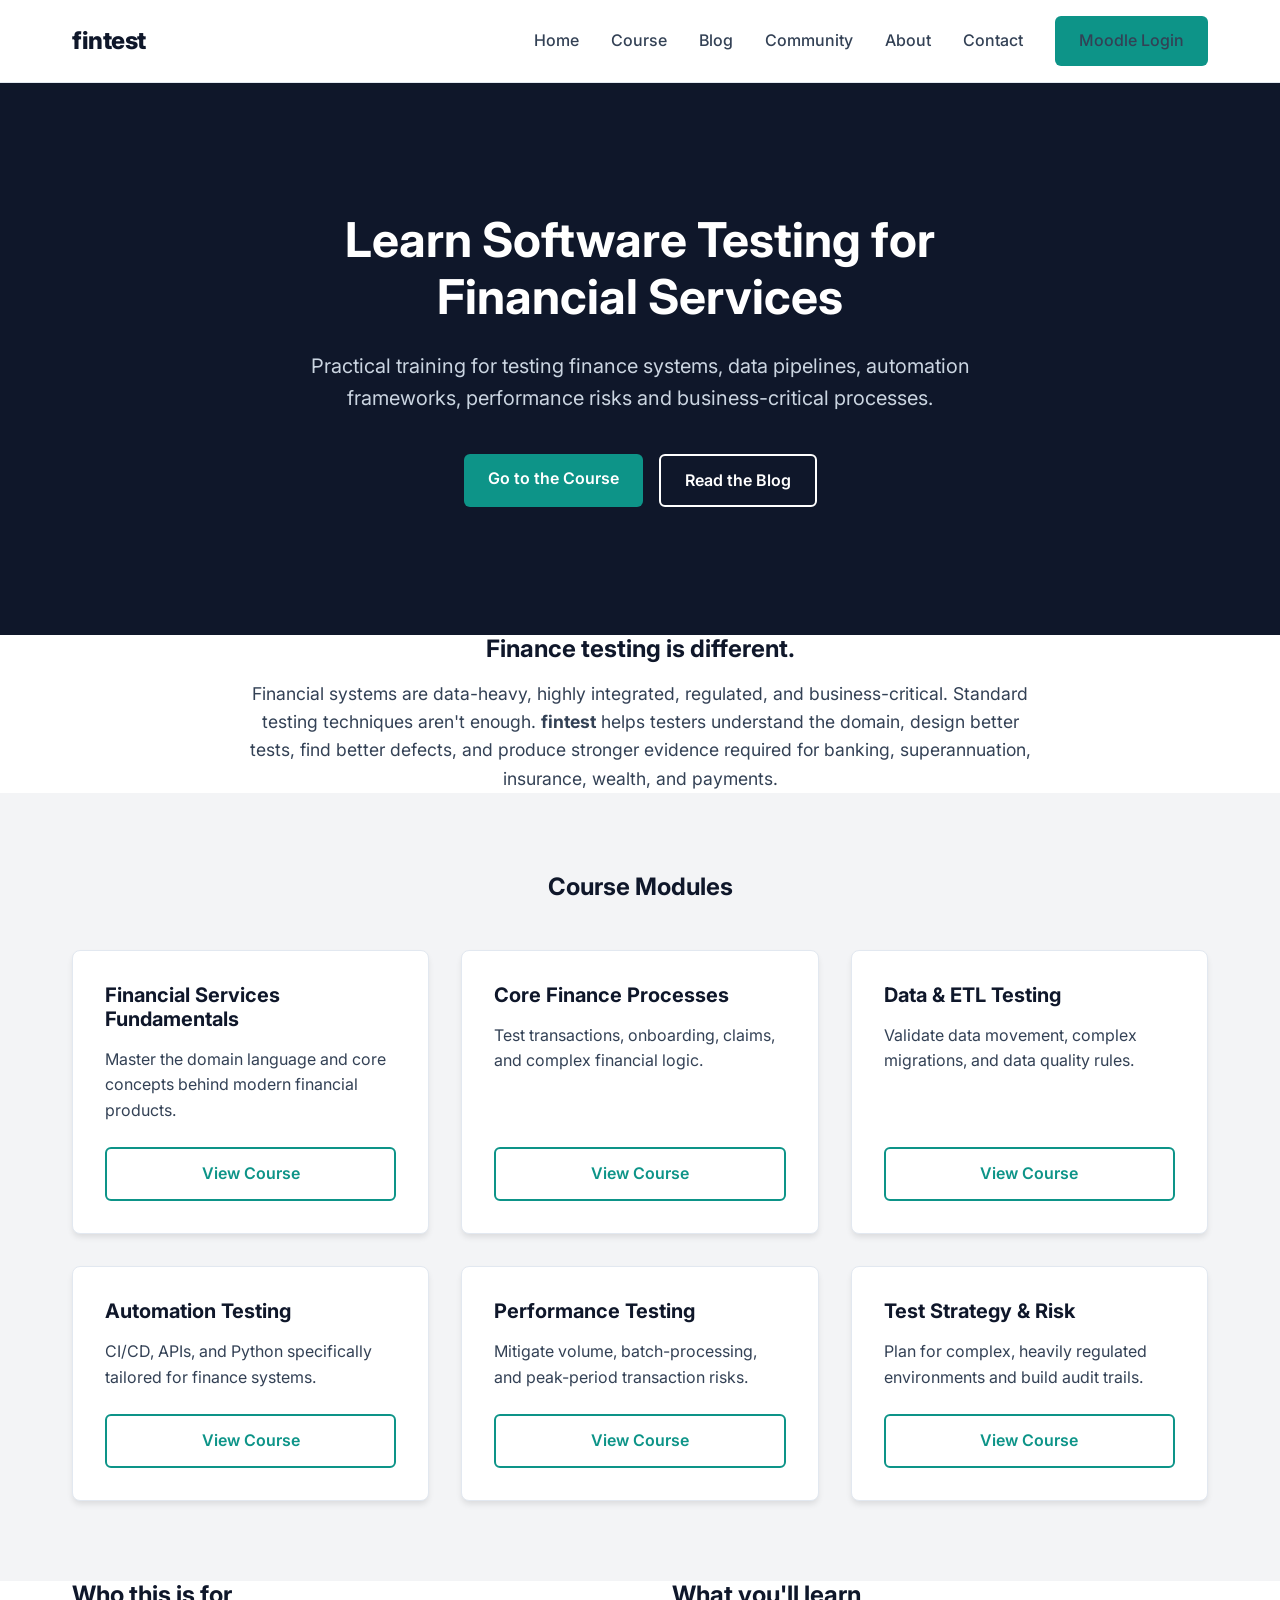
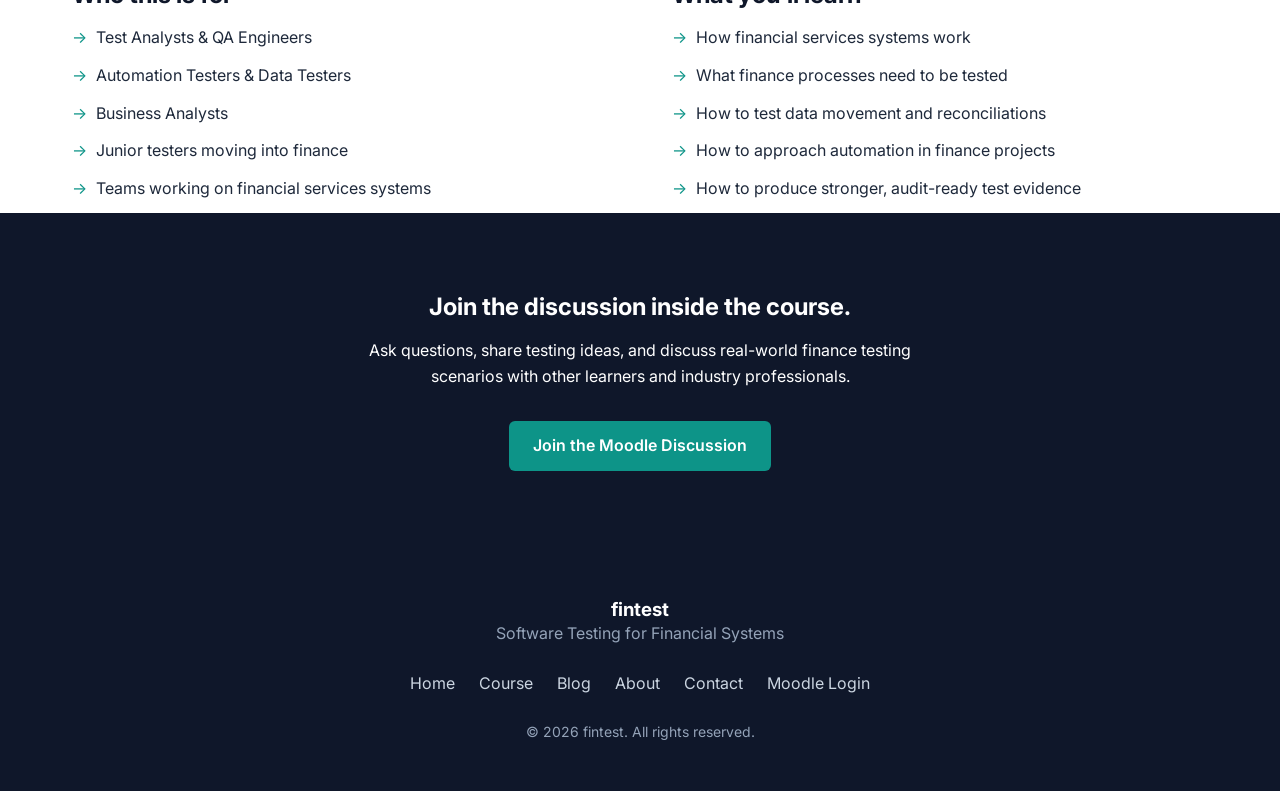
==== index.html @ b56fb361 "Add files via upload" ====
<!DOCTYPE html>
<html lang="en">
<head>
    <meta charset="UTF-8">
    <meta name="viewport" content="width=device-width, initial-scale=1.0">
    <title>fintest | Software Testing Training for Financial Services</title>
    <meta name="description" content="fintest provides practical software testing training for financial services, covering finance processes, data testing, automation, performance testing and test strategy.">
    <!-- Google Fonts: Inter -->
    <link href="https://fonts.googleapis.com/css2?family=Inter:wght@400;500;600;700;800&display=swap" rel="stylesheet">
    <link rel="stylesheet" href="styles.css">
</head>
<body>

    <!-- Header -->
    <header>
        <div class="container nav-container">
            <a href="index.html" class="logo">fintest</a>
            <nav class="nav-links">
                <a href="index.html">Home</a>
                <a href="course.html">Course</a>
                <a href="#">Blog</a>
                <a href="#">Community</a>
                <a href="#">About</a>
                <a href="#">Contact</a>
                <a href="https://your-moodle-site.com/login" class="btn btn-primary" target="_blank">Moodle Login</a>
            </nav>
        </div>
    </header>

    <!-- Hero Section -->
    <section class="hero">
        <div class="container">
            <h1>Learn Software Testing for Financial Services</h1>
            <p>Practical training for testing finance systems, data pipelines, automation frameworks, performance risks and business-critical processes.</p>
            <div class="hero-btns">
                <a href="https://your-moodle-site.com" class="btn btn-primary" target="_blank">Go to the Course</a>
                <a href="#" class="btn btn-secondary">Read the Blog</a>
            </div>
        </div>
    </section>

    <!-- Intro Section -->
    <section class="container">
        <div style="max-width: 800px; margin: 0 auto; text-align: center;">
            <h2>Finance testing is different.</h2>
            <p style="font-size: 1.1rem; color: var(--charcoal);">Financial systems are data-heavy, highly integrated, regulated, and business-critical. Standard testing techniques aren't enough. <strong>fintest</strong> helps testers understand the domain, design better tests, find better defects, and produce stronger evidence required for banking, superannuation, insurance, wealth, and payments.</p>
        </div>
    </section>

    <!-- Course Overview Grid -->
    <section class="bg-light">
        <div class="container">
            <h2 style="text-align: center; margin-bottom: 3rem;">Course Modules</h2>
            <div class="grid-3">
                <div class="card">
                    <h3>Financial Services Fundamentals</h3>
                    <p>Master the domain language and core concepts behind modern financial products.</p>
                    <a href="https://your-moodle-site.com" class="btn btn-outline" target="_blank">View Course</a>
                </div>
                <div class="card">
                    <h3>Core Finance Processes</h3>
                    <p>Test transactions, onboarding, claims, and complex financial logic.</p>
                    <a href="https://your-moodle-site.com" class="btn btn-outline" target="_blank">View Course</a>
                </div>
                <div class="card">
                    <h3>Data & ETL Testing</h3>
                    <p>Validate data movement, complex migrations, and data quality rules.</p>
                    <a href="https://your-moodle-site.com" class="btn btn-outline" target="_blank">View Course</a>
                </div>
                <div class="card">
                    <h3>Automation Testing</h3>
                    <p>CI/CD, APIs, and Python specifically tailored for finance systems.</p>
                    <a href="https://your-moodle-site.com" class="btn btn-outline" target="_blank">View Course</a>
                </div>
                <div class="card">
                    <h3>Performance Testing</h3>
                    <p>Mitigate volume, batch-processing, and peak-period transaction risks.</p>
                    <a href="https://your-moodle-site.com" class="btn btn-outline" target="_blank">View Course</a>
                </div>
                <div class="card">
                    <h3>Test Strategy & Risk</h3>
                    <p>Plan for complex, heavily regulated environments and build audit trails.</p>
                    <a href="https://your-moodle-site.com" class="btn btn-outline" target="_blank">View Course</a>
                </div>
            </div>
        </div>
    </section>

    <!-- Audience Split Section -->
    <section class="container split-layout">
        <div>
            <h2>Who this is for</h2>
            <ul>
                <li>Test Analysts & QA Engineers</li>
                <li>Automation Testers & Data Testers</li>
                <li>Business Analysts</li>
                <li>Junior testers moving into finance</li>
                <li>Teams working on financial services systems</li>
            </ul>
        </div>
        <div>
            <h2>What you'll learn</h2>
            <ul>
                <li>How financial services systems work</li>
                <li>What finance processes need to be tested</li>
                <li>How to test data movement and reconciliations</li>
                <li>How to approach automation in finance projects</li>
                <li>How to produce stronger, audit-ready test evidence</li>
            </ul>
        </div>
    </section>

    <!-- Community CTA -->
    <section class="bg-navy" style="text-align: center;">
        <div class="container">
            <h2>Join the discussion inside the course.</h2>
            <p style="max-width: 600px; margin: 0 auto 2rem auto;">Ask questions, share testing ideas, and discuss real-world finance testing scenarios with other learners and industry professionals.</p>
            <a href="https://your-moodle-site.com" class="btn btn-primary" target="_blank">Join the Moodle Discussion</a>
        </div>
    </section>

    <!-- Footer -->
    <footer>
        <div class="container">
            <h3 style="color: var(--white); margin-bottom: 0;">fintest</h3>
            <p>Software Testing for Financial Systems</p>
            <div class="footer-links">
                <a href="index.html">Home</a>
                <a href="course.html">Course</a>
                <a href="#">Blog</a>
                <a href="#">About</a>
                <a href="#">Contact</a>
                <a href="https://your-moodle-site.com/login" target="_blank">Moodle Login</a>
            </div>
            <p style="font-size: 0.875rem;">&copy; 2026 fintest. All rights reserved.</p>
        </div>
    </footer>

</body>
</html>
---- styles.css ----
/* =========================================
   fintest | Global Styles
   ========================================= */

:root {
  --navy: #0F172A;
  --charcoal: #334155;
  --light-grey: #F3F4F6;
  --white: #FFFFFF;
  --teal: #0D9488;
  --teal-hover: #0F766E;
  --text-main: #1E293B;
  --font-stack: 'Inter', system-ui, -apple-system, sans-serif;
}

* {
  margin: 0;
  padding: 0;
  box-sizing: border-box;
}

body {
  font-family: var(--font-stack);
  color: var(--text-main);
  background-color: var(--white);
  line-height: 1.6;
}

h1, h2, h3, h4 {
  color: var(--navy);
  margin-bottom: 1rem;
  font-weight: 700;
  line-height: 1.2;
}

a {
  text-decoration: none;
  color: var(--teal);
  transition: color 0.3s ease;
}

a:hover {
  color: var(--navy);
}

/* --- Layout --- */
.container {
  max-width: 1200px;
  margin: 0 auto;
  padding: 0 2rem;
}

section {
  padding: 5rem 0;
}

.bg-light {
  background-color: var(--light-grey);
}

.bg-navy {
  background-color: var(--navy);
  color: var(--white);
}

.bg-navy h2, .bg-navy h3 {
  color: var(--white);
}

/* --- Buttons --- */
.btn {
  display: inline-block;
  padding: 0.75rem 1.5rem;
  border-radius: 6px;
  font-weight: 600;
  text-align: center;
  transition: background-color 0.3s ease;
  cursor: pointer;
  border: none;
}

.btn-primary {
  background-color: var(--teal);
  color: var(--white);
}

.btn-primary:hover {
  background-color: var(--teal-hover);
  color: var(--white);
}

.btn-secondary {
  background-color: transparent;
  color: var(--white);
  border: 2px solid var(--white);
}

.btn-secondary:hover {
  background-color: var(--white);
  color: var(--navy);
}

.btn-outline {
  background-color: transparent;
  color: var(--teal);
  border: 2px solid var(--teal);
}

.btn-outline:hover {
  background-color: var(--teal);
  color: var(--white);
}

/* --- Header & Nav --- */
header {
  border-bottom: 1px solid #E2E8F0;
  padding: 1rem 0;
  background: var(--white);
  position: sticky;
  top: 0;
  z-index: 100;
}

.nav-container {
  display: flex;
  justify-content: space-between;
  align-items: center;
}

.logo {
  font-size: 1.5rem;
  font-weight: 800;
  color: var(--navy);
  letter-spacing: -0.5px;
}

.nav-links {
  display: flex;
  gap: 2rem;
  align-items: center;
}

.nav-links a {
  color: var(--charcoal);
  font-weight: 500;
}

.nav-links a:hover {
  color: var(--teal);
}

/* --- Hero Section --- */
.hero {
  background-color: var(--navy);
  color: var(--white);
  padding: 8rem 0;
  text-align: center;
}

.hero h1 {
  color: var(--white);
  font-size: 3rem;
  max-width: 800px;
  margin: 0 auto 1.5rem auto;
}

.hero p {
  font-size: 1.25rem;
  color: #CBD5E1;
  max-width: 700px;
  margin: 0 auto 2.5rem auto;
}

.hero-btns {
  display: flex;
  gap: 1rem;
  justify-content: center;
}

/* --- Grids & Cards --- */
.grid-3 {
  display: grid;
  grid-template-columns: repeat(auto-fit, minmax(300px, 1fr));
  gap: 2rem;
}

.card {
  background: var(--white);
  padding: 2rem;
  border-radius: 8px;
  box-shadow: 0 4px 6px -1px rgba(0, 0, 0, 0.1);
  border: 1px solid #E2E8F0;
  display: flex;
  flex-direction: column;
}

.card h3 {
  font-size: 1.25rem;
}

.card p {
  color: var(--charcoal);
  margin-bottom: 1.5rem;
  flex-grow: 1;
}

/* --- Split Layout --- */
.split-layout {
  display: grid;
  grid-template-columns: 1fr 1fr;
  gap: 4rem;
}

.split-layout ul {
  list-style-type: none;
  margin-top: 1rem;
}

.split-layout li {
  margin-bottom: 0.75rem;
  padding-left: 1.5rem;
  position: relative;
}

.split-layout li::before {
  content: "→";
  color: var(--teal);
  position: absolute;
  left: 0;
}

/* --- Footer --- */
footer {
  background-color: var(--navy);
  color: #94A3B8;
  padding: 3rem 0;
  text-align: center;
}

footer .footer-links {
  display: flex;
  justify-content: center;
  gap: 1.5rem;
  margin: 1.5rem 0;
  flex-wrap: wrap;
}

footer a {
  color: #CBD5E1;
}

footer a:hover {
  color: var(--white);
}
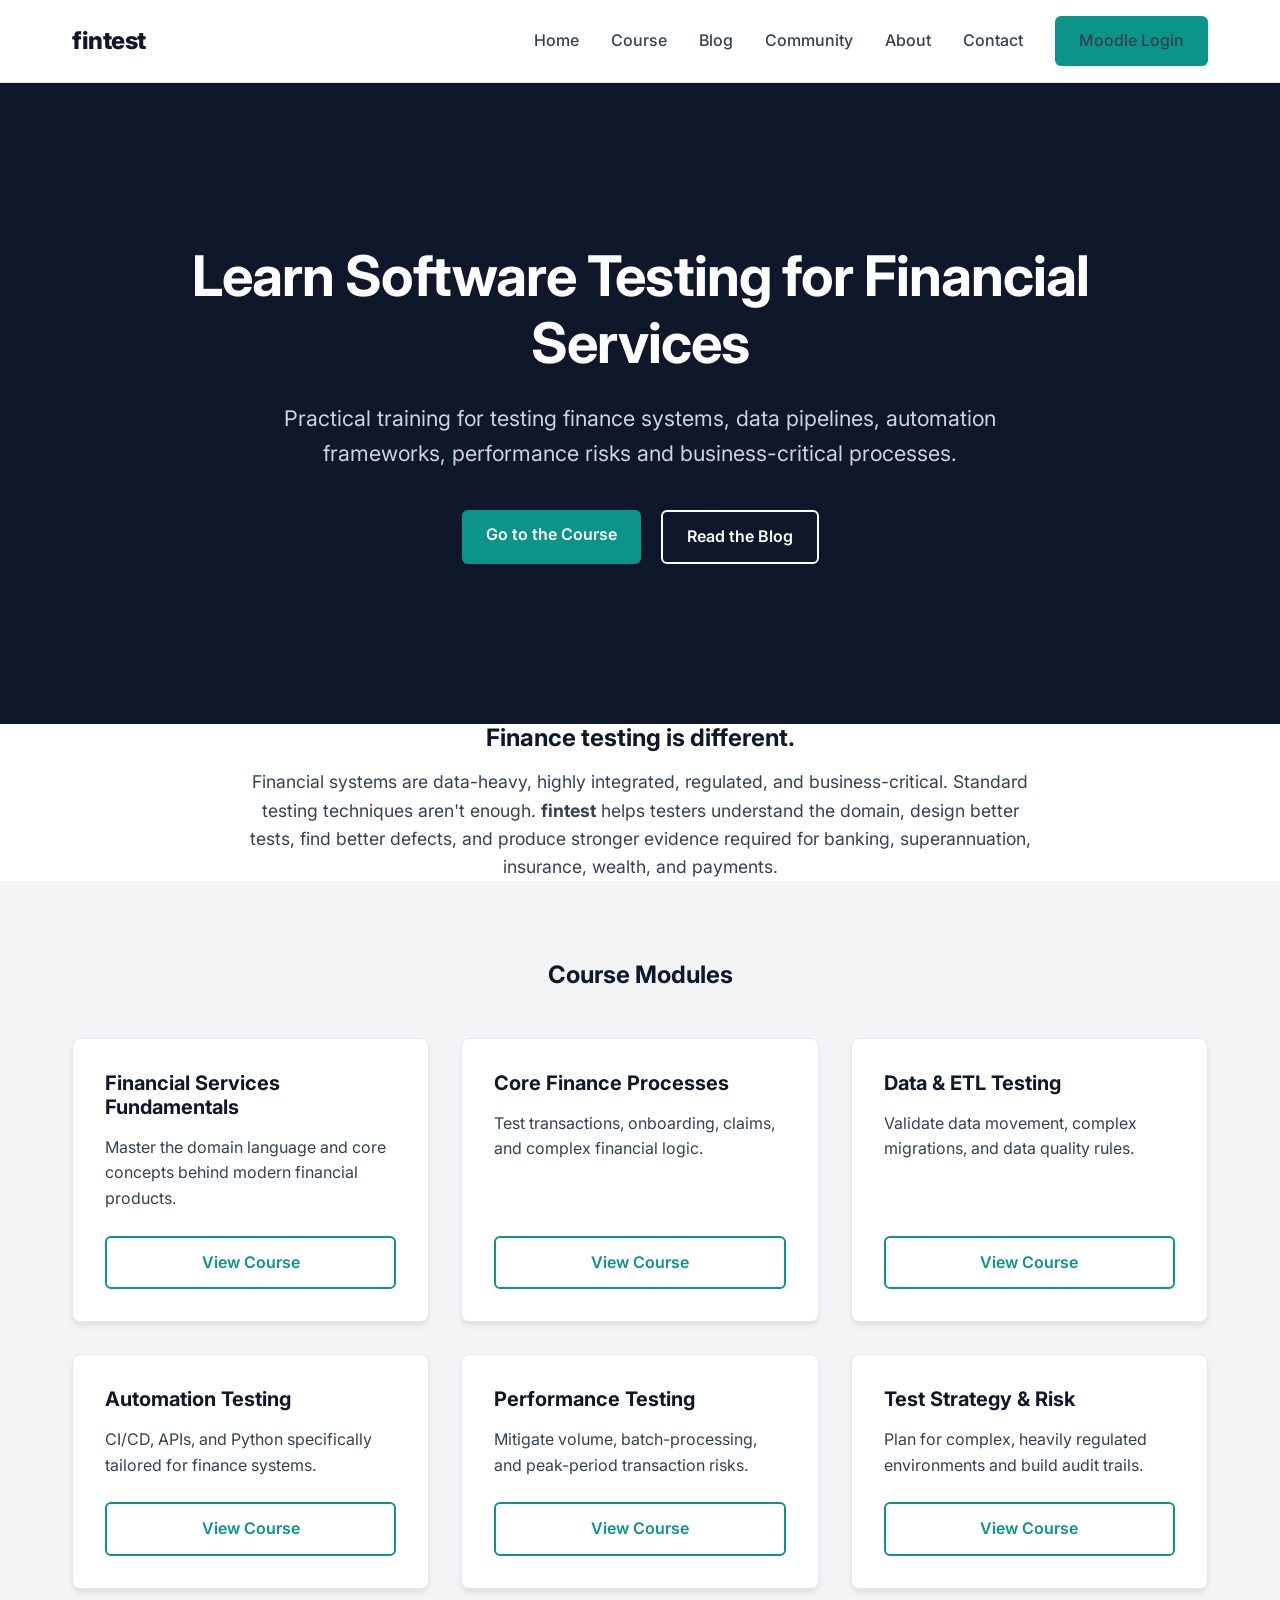
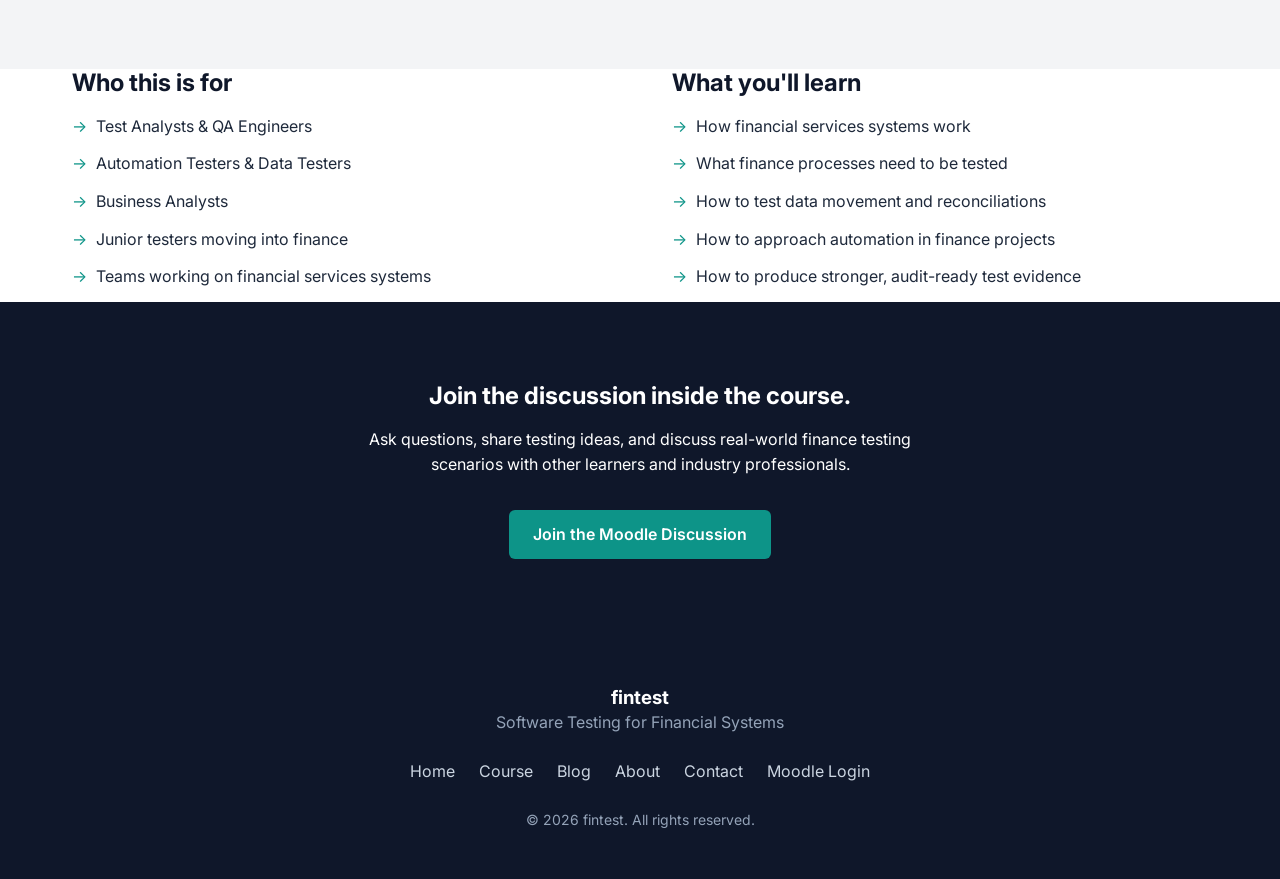
==== commit a44db7c5: "Update hero sections with modern fintech imagery and layout" ====
--- a/index.html
+++ b/index.html
@@ -28,8 +28,8 @@
     </header>
 
     <!-- Hero Section -->
-    <section class="hero">
-        <div class="container">
+    <section class="hero" style="background-image: url('https://images.unsplash.com/photo-1551288049-bebda4e38f71?auto=format&fit=crop&q=80&w=2070');">
+        <div class="container hero-content">
             <h1>Learn Software Testing for Financial Services</h1>
             <p>Practical training for testing finance systems, data pipelines, automation frameworks, performance risks and business-critical processes.</p>
             <div class="hero-btns">
--- a/styles.css
+++ b/styles.css
@@ -151,29 +151,56 @@
 
 /* --- Hero Section --- */
 .hero {
+  position: relative;
   background-color: var(--navy);
-  color: var(--white);
-  padding: 8rem 0;
+  background-size: cover;
+  background-position: center;
+  background-repeat: no-repeat;
+  color: var(--white);
+  padding: 10rem 0;
   text-align: center;
+  display: flex;
+  align-items: center;
+  justify-content: center;
+  min-height: 60vh;
+}
+
+.hero::before {
+  content: '';
+  position: absolute;
+  top: 0;
+  left: 0;
+  right: 0;
+  bottom: 0;
+  background: linear-gradient(rgba(15, 23, 42, 0.8), rgba(15, 23, 42, 0.7));
+  z-index: 1;
+}
+
+.hero-content {
+  position: relative;
+  z-index: 2;
+  width: 100%;
 }
 
 .hero h1 {
   color: var(--white);
-  font-size: 3rem;
-  max-width: 800px;
+  font-size: 3.5rem;
+  max-width: 900px;
   margin: 0 auto 1.5rem auto;
+  letter-spacing: -1px;
 }
 
 .hero p {
-  font-size: 1.25rem;
+  font-size: 1.35rem;
   color: #CBD5E1;
-  max-width: 700px;
+  max-width: 750px;
   margin: 0 auto 2.5rem auto;
+  font-weight: 400;
 }
 
 .hero-btns {
   display: flex;
-  gap: 1rem;
+  gap: 1.25rem;
   justify-content: center;
 }
 
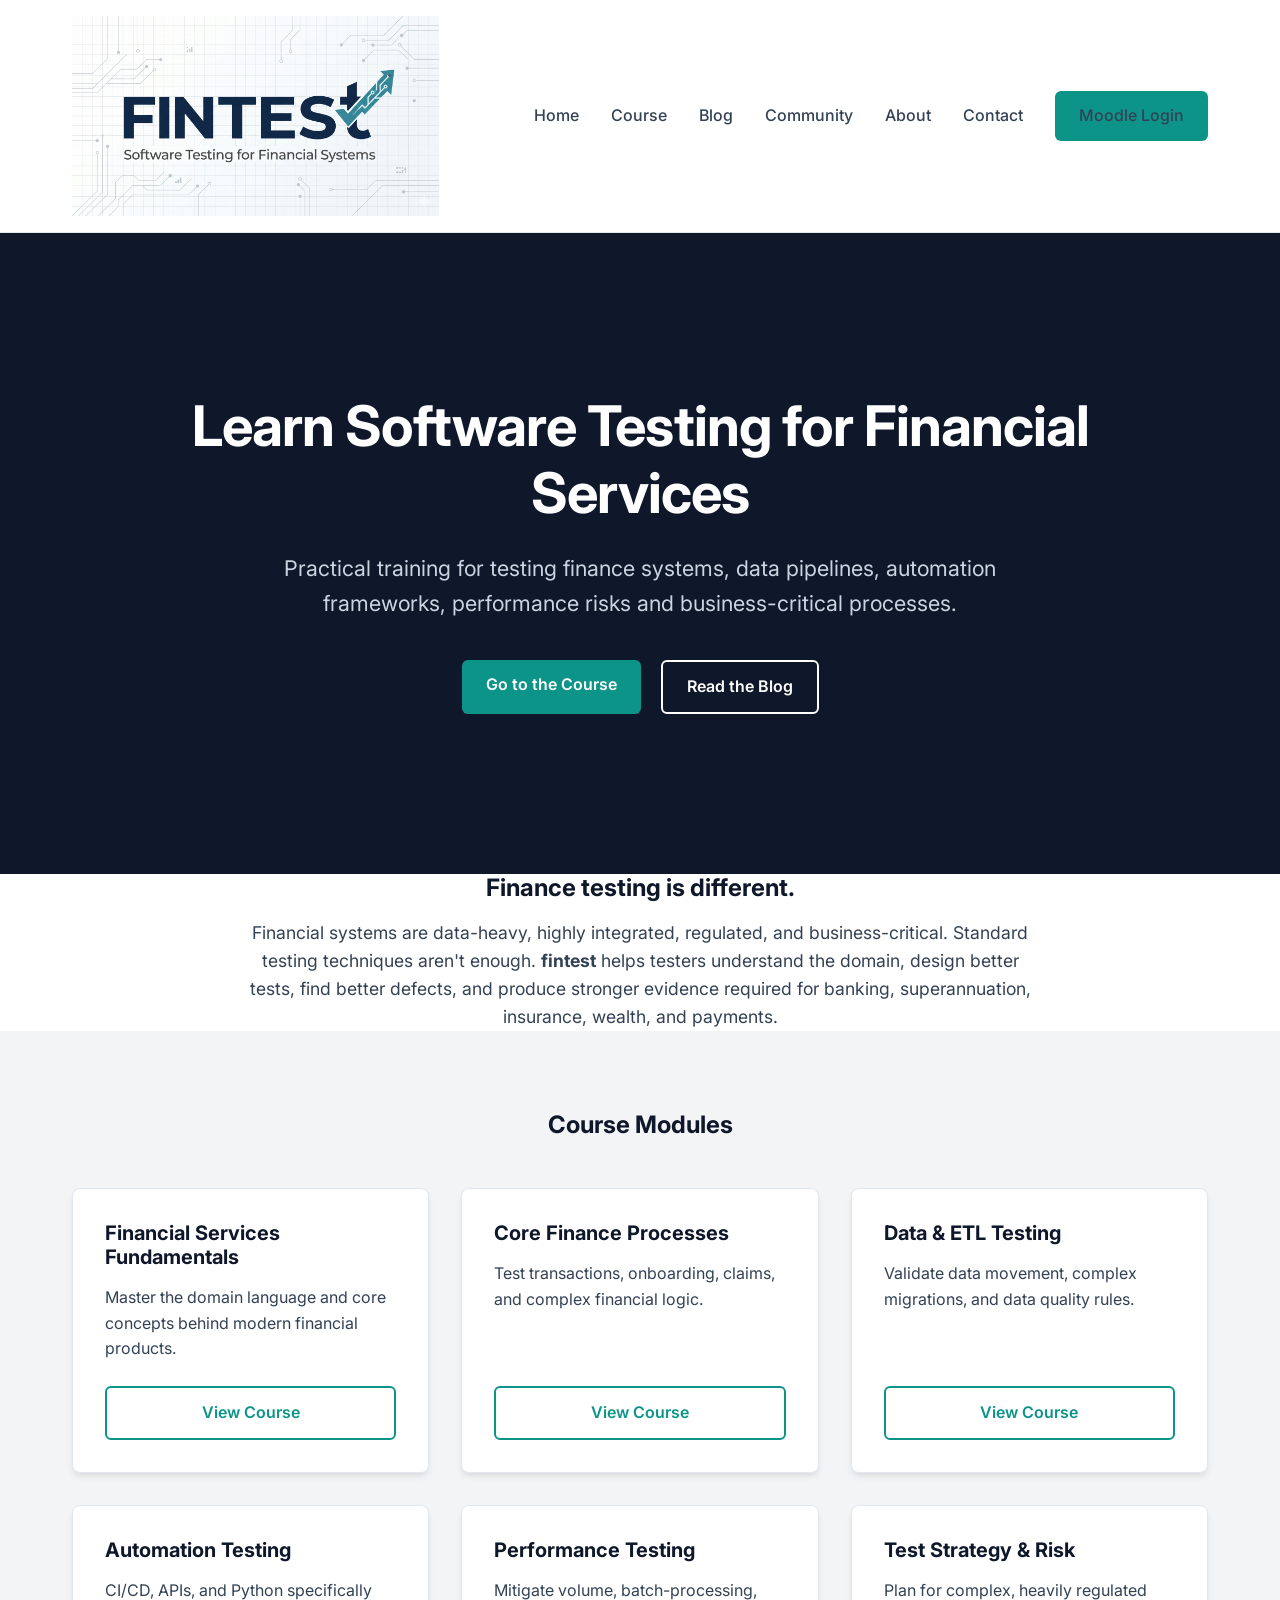
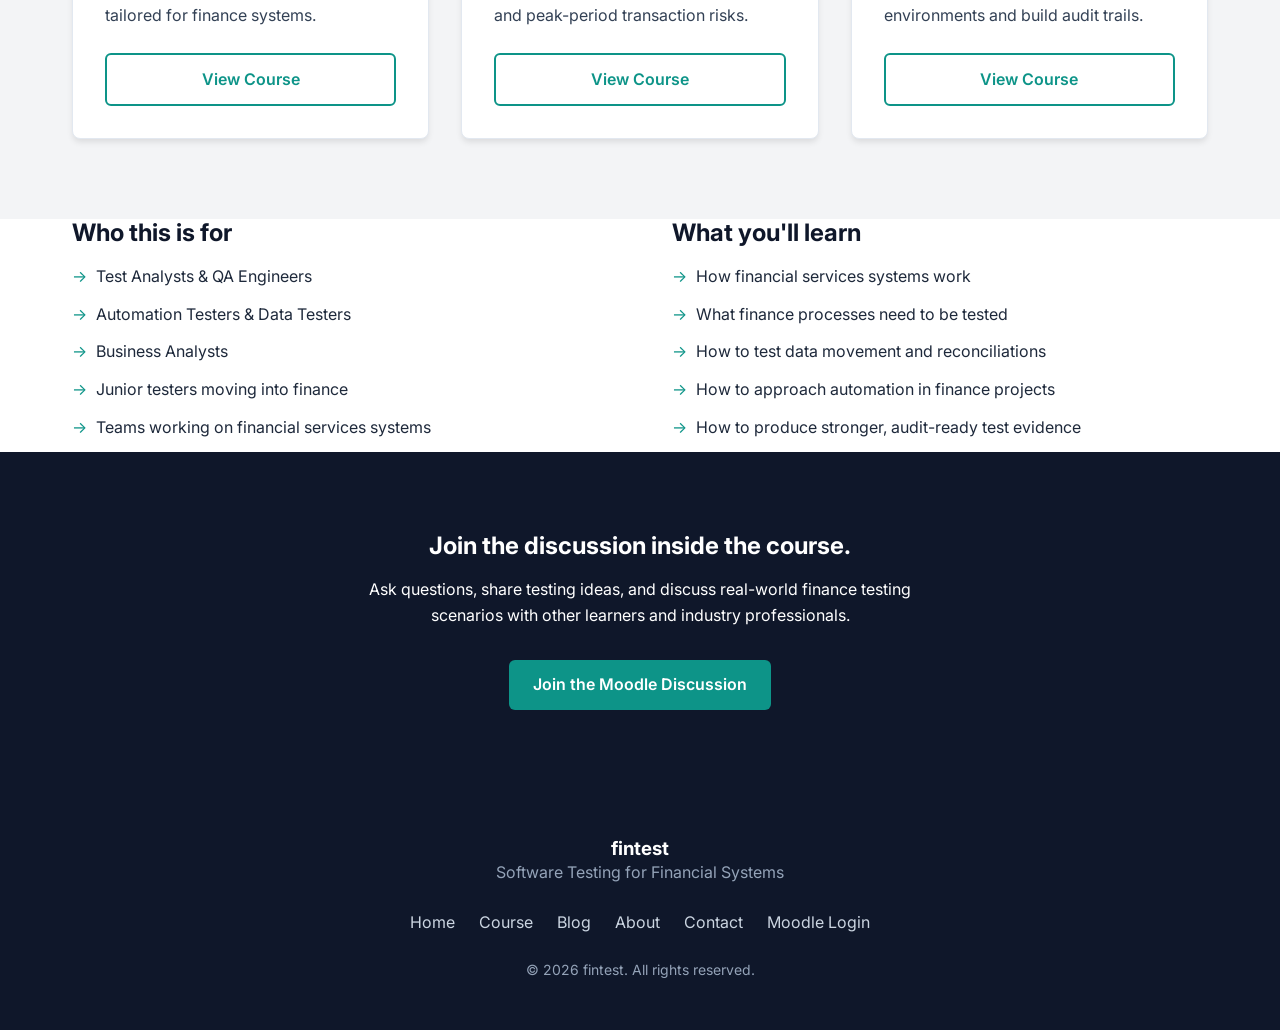
==== commit b4eb4ffb: "Integrate logo image, set site favicon, and calibrate logo sizing to 200px" ====
--- a/index.html
+++ b/index.html
@@ -7,6 +7,7 @@
     <meta name="description" content="fintest provides practical software testing training for financial services, covering finance processes, data testing, automation, performance testing and test strategy.">
     <!-- Google Fonts: Inter -->
     <link href="https://fonts.googleapis.com/css2?family=Inter:wght@400;500;600;700;800&display=swap" rel="stylesheet">
+    <link rel="icon" type="image/png" href="ft.png">
     <link rel="stylesheet" href="styles.css">
 </head>
 <body>
@@ -14,7 +15,9 @@
     <!-- Header -->
     <header>
         <div class="container nav-container">
-            <a href="index.html" class="logo">fintest</a>
+            <a href="index.html" class="logo">
+                <img src="logo.png" alt="fintest logo" class="logo-img">
+            </a>
             <nav class="nav-links">
                 <a href="index.html">Home</a>
                 <a href="course.html">Course</a>
--- a/styles.css
+++ b/styles.css
@@ -132,6 +132,13 @@
   font-weight: 800;
   color: var(--navy);
   letter-spacing: -0.5px;
+  display: flex;
+  align-items: center;
+}
+
+.logo-img {
+  height: 200px;
+  width: auto;
 }
 
 .nav-links {
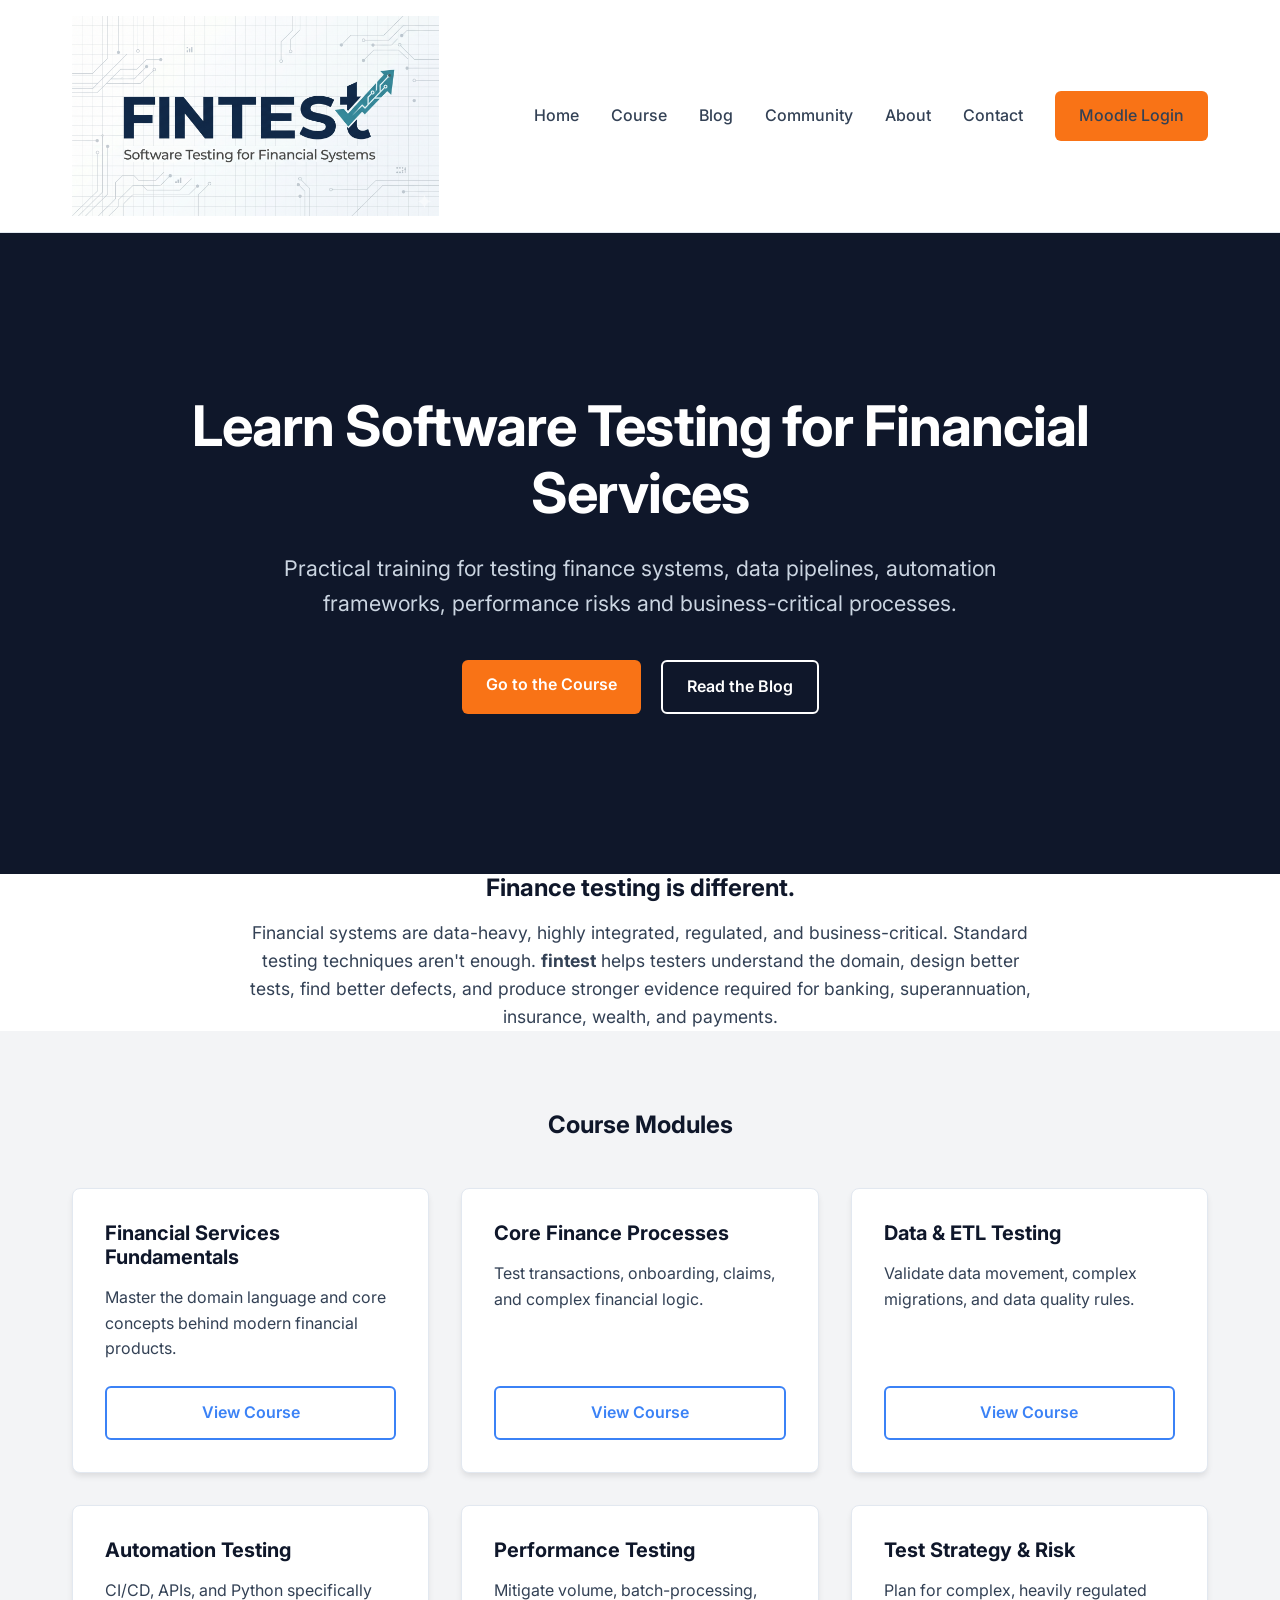
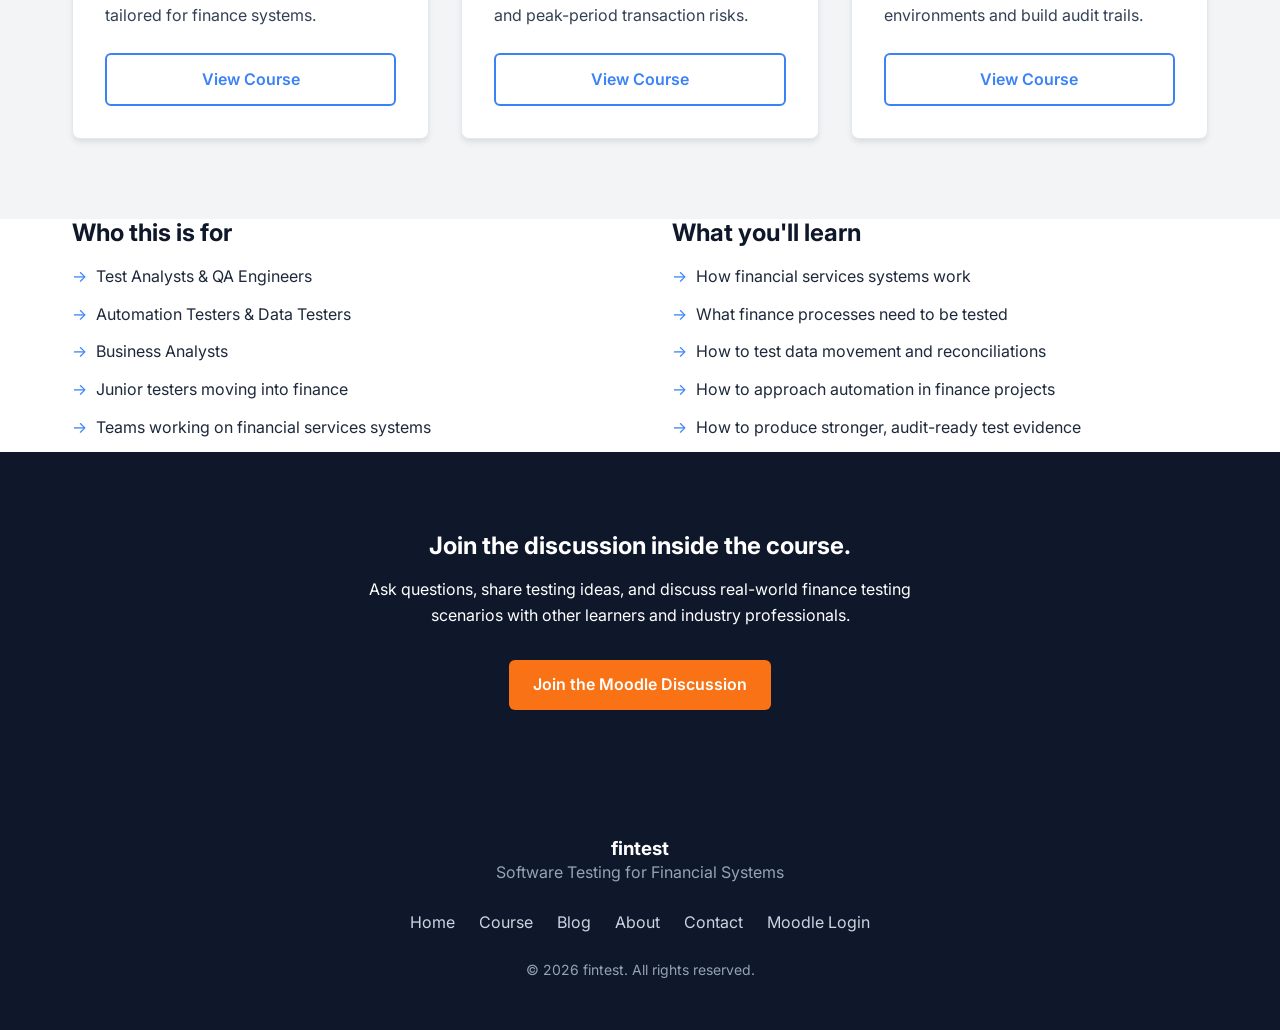
==== commit 40baa665: "Add blog page, update site-wide navigation links, and align blog styles with new palette" ====
--- a/index.html
+++ b/index.html
@@ -21,7 +21,7 @@
             <nav class="nav-links">
                 <a href="index.html">Home</a>
                 <a href="course.html">Course</a>
-                <a href="#">Blog</a>
+                <a href="blog.html">Blog</a>
                 <a href="#">Community</a>
                 <a href="#">About</a>
                 <a href="#">Contact</a>
@@ -130,7 +130,7 @@
             <div class="footer-links">
                 <a href="index.html">Home</a>
                 <a href="course.html">Course</a>
-                <a href="#">Blog</a>
+                <a href="blog.html">Blog</a>
                 <a href="#">About</a>
                 <a href="#">Contact</a>
                 <a href="https://your-moodle-site.com/login" target="_blank">Moodle Login</a>
--- a/styles.css
+++ b/styles.css
@@ -7,8 +7,10 @@
   --charcoal: #334155;
   --light-grey: #F3F4F6;
   --white: #FFFFFF;
-  --teal: #0D9488;
-  --teal-hover: #0F766E;
+  --primary-blue: #3B82F6;
+  --primary-blue-hover: #2563EB;
+  --accent-orange: #F97316;
+  --accent-orange-hover: #EA580C;
   --text-main: #1E293B;
   --font-stack: 'Inter', system-ui, -apple-system, sans-serif;
 }
@@ -35,7 +37,7 @@
 
 a {
   text-decoration: none;
-  color: var(--teal);
+  color: var(--primary-blue);
   transition: color 0.3s ease;
 }
 
@@ -80,12 +82,12 @@
 }
 
 .btn-primary {
-  background-color: var(--teal);
+  background-color: var(--accent-orange);
   color: var(--white);
 }
 
 .btn-primary:hover {
-  background-color: var(--teal-hover);
+  background-color: var(--accent-orange-hover);
   color: var(--white);
 }
 
@@ -102,12 +104,12 @@
 
 .btn-outline {
   background-color: transparent;
-  color: var(--teal);
-  border: 2px solid var(--teal);
+  color: var(--primary-blue);
+  border: 2px solid var(--primary-blue);
 }
 
 .btn-outline:hover {
-  background-color: var(--teal);
+  background-color: var(--primary-blue);
   color: var(--white);
 }
 
@@ -153,7 +155,7 @@
 }
 
 .nav-links a:hover {
-  color: var(--teal);
+  color: var(--primary-blue);
 }
 
 /* --- Hero Section --- */
@@ -258,7 +260,7 @@
 
 .split-layout li::before {
   content: "→";
-  color: var(--teal);
+  color: var(--primary-blue);
   position: absolute;
   left: 0;
 }
